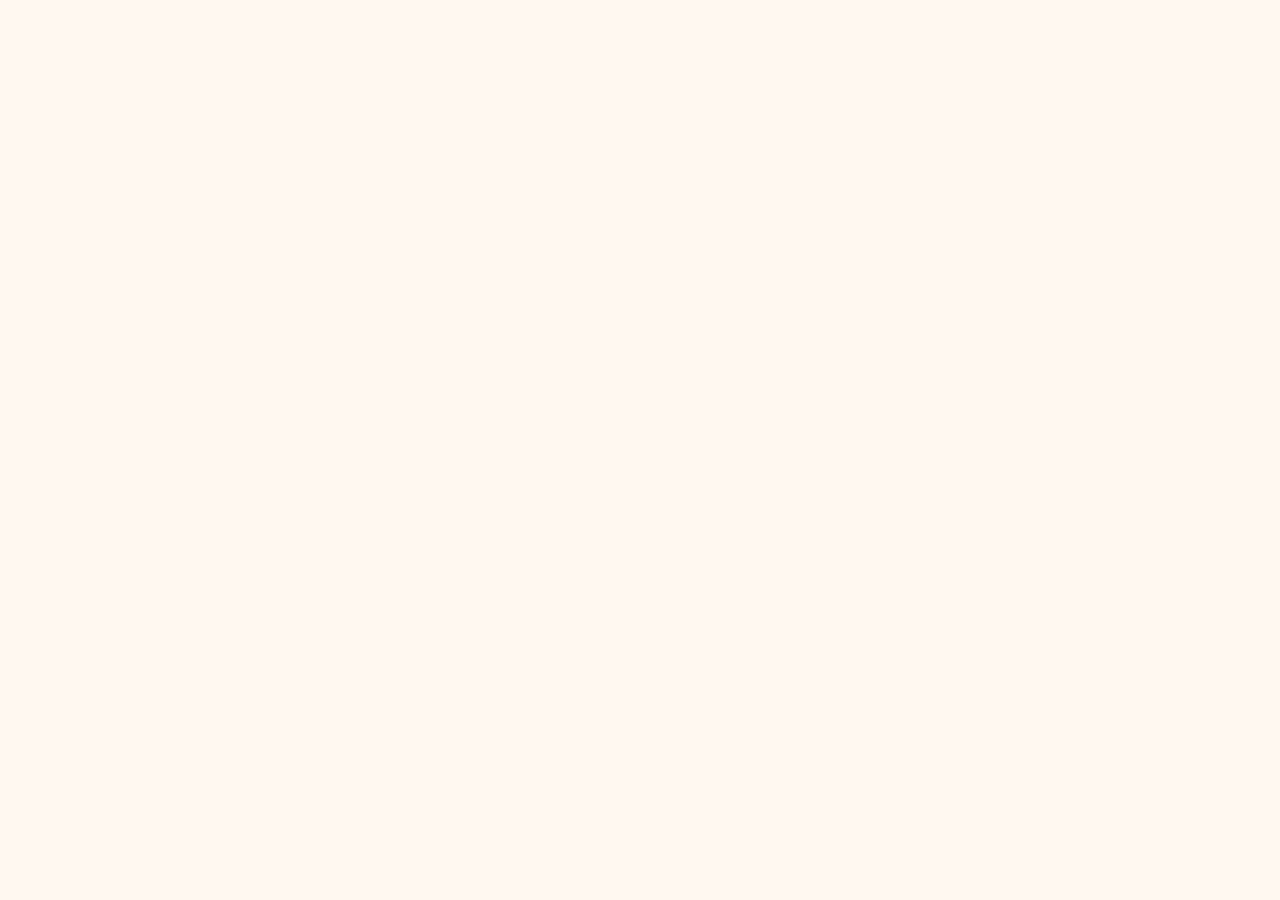
==== autonomia.html @ 61fe0eca "Add files via upload" ====
<!DOCTYPE html>
<html lang="en">
<head>
    <meta charset="UTF-8">
    <meta name="viewport" content="width=device-width, initial-scale=1.0">
    <title>Autonomia Digital nas Compras</title>
    <link rel="stylesheet" href="style.css">
    <link rel="stylesheet" href="https://cdnjs.cloudflare.com/ajax/libs/font-awesome/6.5.0/css/all.min.css">
</head>
<body>
    
</body>
</html>
---- style.css ----
/* CONFIGURAÇÕES GERAIS */

*{
    margin: 0;
    padding: 0;
    box-sizing: border-box;
}

html {
    scroll-behavior: smooth;
}

body {
    font-family: didot, serif;
    background-color: #fff8f0;
    color: #0f0101;
}

/* MENU FIXO*/

.menu {
    position: fixed;
    top: 0;
    left: 0;
    width: 100%;
    background-color: #332b2b;
    padding: 15px 50px;
    display: flex;
    justify-content: space-between;
    text-align: center;
    z-index: 1000;
}

.logo {
    color: #c02020;
    font-size: 24px;
    font-weight: bold;
}

.links a {
    color:white;
    text-decoration: none;
    margin-left: 25px;
    font-weight: bold;
}

.links a:hover {
    color: #6b3636;
}

/* BANNER */

.banner {
    min-height: 100vh;
    background: linear-gradient(rgba(0,0,0,0.6),rgba(0,0,0,0.6)),
    url("The\ devil\ wears\ PRADA.png");
    background-size: cover;
    background-position:center;
    display: flex;
    align-items: center;
    text-align: center;
    padding: 100px 20px;
    color: white;
}

.banner h1 {
    font-size: 48px;
    margin-bottom: 20px;
    text-align: center;
    font-family: 'Times New Roman', Times, serif;
    align-items: center;
}

.banner p {
    font-size: 22px;
    margin-bottom: 30px;
    text-align: center;
}

.btn {
    background-color: #963232;
    color: white;
    padding: 15px 35px;
    border-radius: 30px;
    text-decoration: none;
    font-weight: bold;
}

.btn:hover {
    background-color: #d62828;
}

/* Conteúdo interno do banner centralizado */
.banner-conteudo {
    width: 100%;
    max-width: 900px;
    margin: 0 auto;
    display: flex;
    flex-direction: column;
    align-items: center;
    justify-content: center;
    gap: 12px;
}

/* SEÇÕES */

section {
    padding: 80px 40px;
}

section h2 {
    text-align: center;
    font-size: 36px;
    margin-bottom: 40px;
    color: #1d0303;
    font-family: 'Times New Roman', Times, serif;
}

/* PRINCIPAIS MATÉRIAS */

.cards {
    display: flex;
    justify-content: center;
    gap: 30px;
    flex-wrap: wrap;
    align-items: flex-start;
    margin: 0 auto;
    max-width: 1100px;
    padding: 0 20px;
}

.card {
    background-color: white;
    width: 500px;
    border-radius: 18px;
    overflow: hidden;
    box-shadow: 0 5px 18px rgba(0,0,0,0.2);
    text-align: center;
    font-family: 'Times New Roman', Times, serif;
    transition: 0.3s;
    display: flex;
    flex-direction: column;
    align-items: center;
}

.card:hover {
    transform: translateY(-10px);
}

.card img {
    width: 100%;
    height: 190px;
    object-fit: cover;
}

.card h3 {
    font-size: 24px;
    margin: 18px 0 10px;
    width: 300px;
    align-items: center;
}

.card p {
    padding: 0 18px;
    color: #555;
}

.card span {
    display:block;
    margin: 20px;
    font-size: 22px;
    font-weight: bold;
    color: #d62828;
}

/* BRECHÓS */

.brechos {
    background-color: #1d1d1d;
    color: white;
    text-align: center;
    font-family: 'Times New Roman', Times, serif;
}

.brechos h2 {
    color: #b66464;
}

.brecho-box {
    background-color: #d62828;
    max-width: 500px;
    margin: auto;
    padding: 35px;
    border-radius: 20px;
    box-shadow: 0 5px 18px rgba(0,0,0,0.4);
    align-items: right;
    align-content: center;
    align-self: center;
}

.brecho-box h3 {
    font-size: 28px;
    margin-top: 15px;
}

.brecho-box h1 {
    font-size: 28px;
    margin-bottom: 15px;
    color:#eb0101;
}

/* SOBRE NÓS */

.sobre {
    max-width: 900px;
    margin: auto;
    text-align: left;
}

.sobre p {
    font-size: 18px;
    line-height: 1.7;
    margin-bottom: 20px;
    text-align: left;
}

/* PROJETOS */

.projetos {
    background-color: #eb0101;
}

.depoimentos {
    display: flex;
    justify-content: center;
    gap: 25px;
    flex-wrap: wrap;
}

.depoimento {
    background-color: white;
    width: 260px;
    padding: 25px;
    border-radius: 18px;
    text-align: center;
    box-shadow: 0 4px 14 px rgba(0,0,0,0.2);
}

.depoimento p {
    margin-top: 15px;
    font-style: italic;
}

/* CONTATO */

.contato {
    background-color: #fff8f0;
}

form {
    max-width: 500px;
    margin: auto;
    display: flex;
    flex-direction: column;
    gap: 15px;
}

input,
textarea {
    padding: 15px;
    border: 2px solid #ddd;
    border-radius: 10px;
    font-size: 16px;
}

input:focus,
textarea:focus {
    outline: none;
    border-color: #f77f00;
}

button {
    background-color: #d62828;
    color: white;
    border: none;
    padding: 15px;
    border-radius: 30px;
    font-size: 17px;
    font-size: 17px;
    font-weight: bold;
    cursor: pointer;
}

button:hover {
    background-color: #f77f00;
}

/* RODAPÉ */

footer {
    background-color: #1d1d1d;
    color: white;
    text-align: center;
    padding: 35px 20px;
}

footer h3 {
    color:#fcbf49;
    margin-bottom: 15px;
}

footer p {
    margin: 8px 0;
}

/* RESPONSIVO */

@media (max-width: 768px) {
    .menu {
        flex-direction: column;
        padding: 15px;
    }

    .links a {
        margin: 8px;
        display: inline-block;
        font-size: 14px;
    }

    .banner h1 {
        font-size: 34px;
    }

    .banner p {
        font-size: 18px;
    }

    section {
        padding: 60px 20px;
    }

    .card {
        width: 100px;
        max-width: 330px;
    }

}

.whatsapp {
    position:fixed;
    right: 25px;
    bottom: 25px;
    background-color: #25D366;
    color: white;
    width: 65px;
    height: 65px;
    border-radius: 50%;
    text-decoration: none;
    font-size: 35px;
    display: flex;
    justify-content: center;
    align-items: center;
    box-shadow: 0 5px 15px rgba(0,0,0,0.3);
    z-index: 1000;
    transition: 0.3s;
}

.whatsapp:hover {
    transform: scale(1.1);
}

.mapa {
    flex: 1;
    min-width: 300px;
    max-width: 500px;
    background-color: white;
    padding: 20px;
    border-radius: 18px;
    box-shadow: 0 5px 18px rgba(0,0,0,0.2);
}

.mapa h3 {
    color:#d62828;
    font-size: 24px;
    margin-bottom: 15px;
    text-align: center;
}

.mapa iframe {
    width: 100%;
    height: 300px;
    border: 0;
    border-radius: 14px;
}

.card button {
    margin: 15px;
    background-color: #f77f00;
}

.card button:hover {
    background-color: #d62828;
}
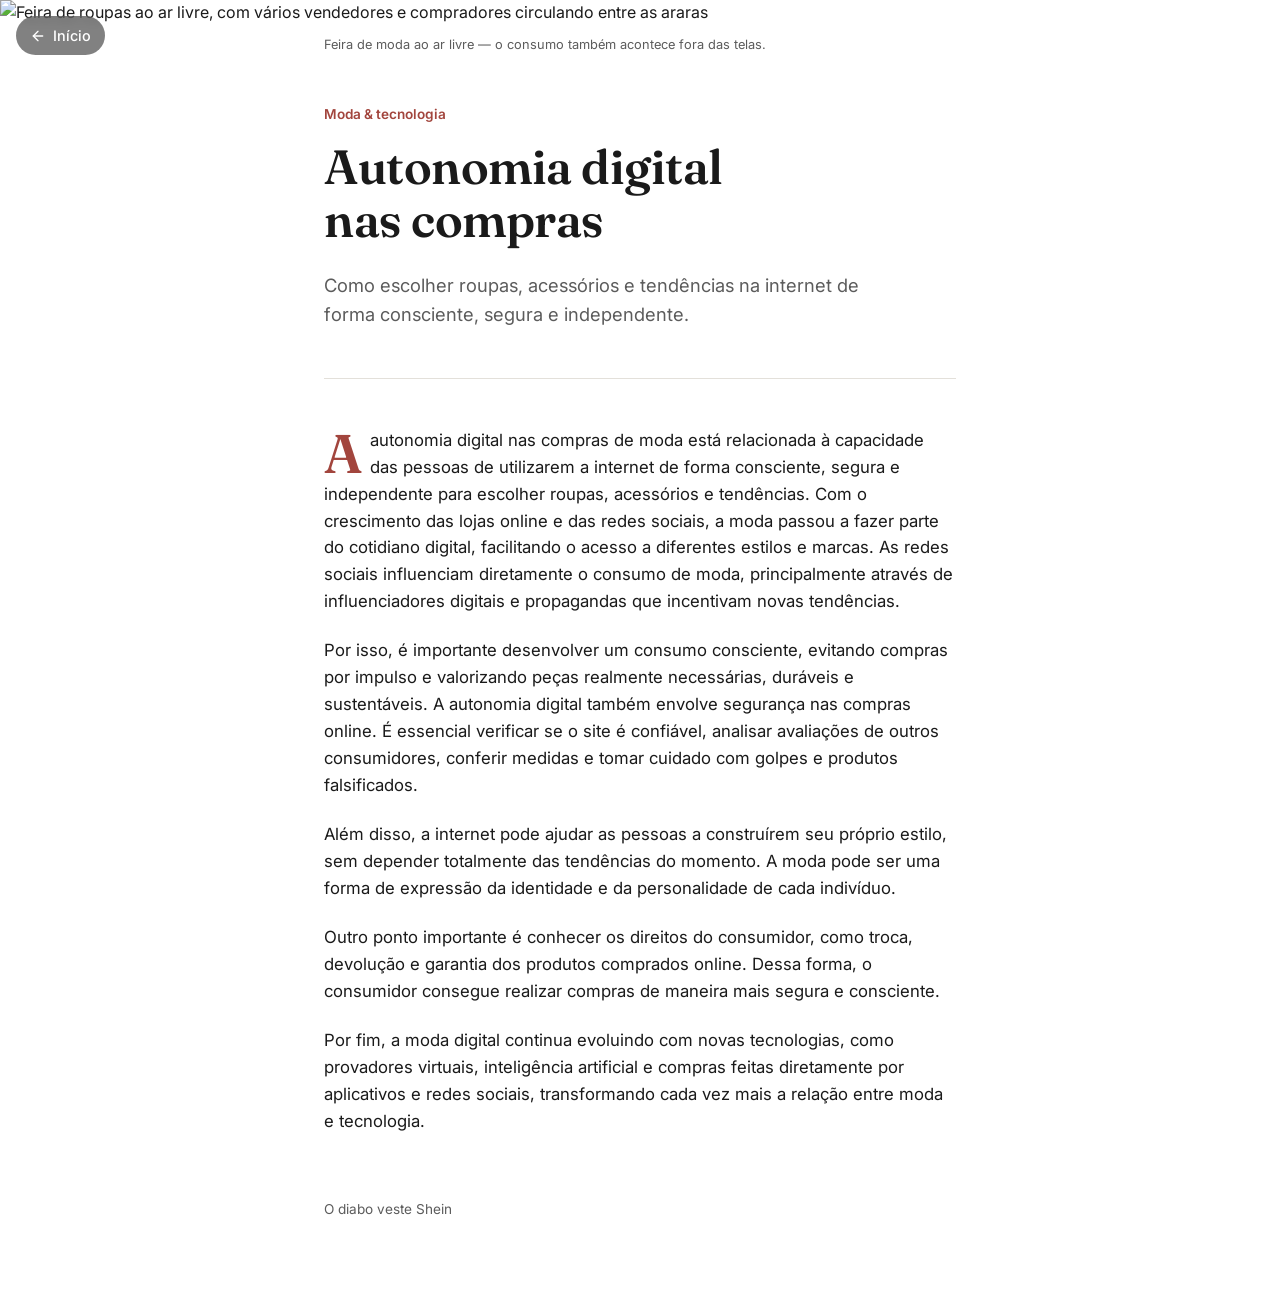
==== commit c055e72c: "alterações das matérias e outros 25/09" ====
--- a/autonomia.html
+++ b/autonomia.html
@@ -1,13 +1,187 @@
-<!DOCTYPE html>
-<html lang="en">
-<head>
-    <meta charset="UTF-8">
-    <meta name="viewport" content="width=device-width, initial-scale=1.0">
-    <title>Autonomia Digital nas Compras</title>
-    <link rel="stylesheet" href="style.css">
-    <link rel="stylesheet" href="https://cdnjs.cloudflare.com/ajax/libs/font-awesome/6.5.0/css/all.min.css">
-</head>
-<body>
-    
-</body>
+<!DOCTYPE html>
+<html lang="pt-BR">
+<head>
+<meta charset="UTF-8">
+<meta name="viewport" content="width=device-width, initial-scale=1, viewport-fit=cover">
+<title>Autonomia Digital nas Compras</title>
+<style>
+  @import url('https://fonts.googleapis.com/css2?family=Fraunces:opsz,wght@9..144,400;9..144,600&family=Inter:wght@400;500;600&display=swap');
+
+  :root {
+    --bg: #fff;
+    --ink: #1a1a1a;
+    --muted: #5c5c5c;
+    --accent: #a2453d;
+    --rule: #e3e0da;
+    box-sizing: border-box;
+    padding-top: env(safe-area-inset-top, 0px);
+    padding-bottom: env(safe-area-inset-bottom, 0px);
+  }
+
+  @media (prefers-color-scheme: dark) {
+    :root:not([data-theme="light"]) {
+      --bg: #17140f;
+      --ink: #f1ede4;
+      --muted: #b3ab9c;
+      --accent: #e28178;
+      --rule: #3a352b;
+    }
+  }
+  :root[data-theme="dark"] {
+    --bg: #17140f;
+    --ink: #f1ede4;
+    --muted: #b3ab9c;
+    --accent: #e28178;
+    --rule: #3a352b;
+  }
+
+  html { scroll-padding-top: env(safe-area-inset-top, 0px); }
+
+  * { margin: 0; padding: 0; box-sizing: border-box; }
+
+  body {
+    background: var(--bg);
+    color: var(--ink);
+    font-family: 'Inter', system-ui, sans-serif;
+    line-height: 1.6;
+  }
+
+  .cover-wrap {
+    position: relative;
+  }
+
+  .cover {
+    width: 100%;
+    max-height: 60vh;
+    object-fit: cover;
+    display: block;
+  }
+
+  .back-btn {
+    position: absolute;
+    top: calc(1rem + env(safe-area-inset-top, 0px));
+    left: 1rem;
+    display: inline-flex;
+    align-items: center;
+    gap: 0.4rem;
+    background: rgba(26, 26, 26, 0.55);
+    backdrop-filter: blur(6px);
+    color: #fff;
+    text-decoration: none;
+    font-size: 0.9rem;
+    font-weight: 500;
+    padding: 0.5rem 0.9rem;
+    border-radius: 999px;
+    transition: background 0.15s ease;
+  }
+
+  .back-btn:hover {
+    background: rgba(26, 26, 26, 0.75);
+  }
+
+  .cover-caption {
+    max-width: 680px;
+    margin: 0.6rem auto 0;
+    padding: 0 1.5rem;
+    font-size: 0.8rem;
+    color: var(--muted);
+  }
+
+  main {
+    max-width: 680px;
+    margin: 0 auto;
+    padding: 3rem 1.5rem 6rem;
+  }
+
+  .kicker {
+    font-size: 0.85rem;
+    color: var(--accent);
+    font-weight: 600;
+    margin-bottom: 1rem;
+  }
+
+  h1 {
+    font-family: 'Fraunces', Georgia, serif;
+    font-optical-sizing: auto;
+    font-weight: 600;
+    font-size: clamp(2.2rem, 5vw, 3rem);
+    line-height: 1.1;
+    letter-spacing: -0.01em;
+    max-width: 14ch;
+  }
+
+  .lede {
+    margin-top: 1.5rem;
+    font-size: 1.15rem;
+    color: var(--muted);
+    max-width: 46ch;
+  }
+
+  hr {
+    border: none;
+    border-top: 1px solid var(--rule);
+    margin: 3rem 0;
+  }
+
+  article p {
+    font-size: 1.05rem;
+    max-width: 62ch;
+    margin-bottom: 1.4rem;
+  }
+
+  article p:first-of-type::first-letter {
+    font-family: 'Fraunces', Georgia, serif;
+    font-size: 3.4rem;
+    font-weight: 600;
+    float: left;
+    line-height: 0.8;
+    padding-right: 0.5rem;
+    padding-top: 0.3rem;
+    color: var(--accent);
+  }
+
+  footer {
+    margin-top: 4rem;
+    font-size: 0.85rem;
+    color: var(--muted);
+  }
+
+  a { color: var(--accent); }
+
+  @media (max-width: 480px) {
+    main { padding: 3.5rem 1.25rem 4rem; }
+  }
+</style>
+</head>
+<body>
+<div class="cover-wrap">
+  <a class="back-btn" href="index.html" aria-label="Voltar ao início">
+    <svg width="16" height="16" viewBox="0 0 24 24" fill="none" stroke="currentColor" stroke-width="2" stroke-linecap="round" stroke-linejoin="round"><line x1="19" y1="12" x2="5" y2="12"></line><polyline points="12 19 5 12 12 5"></polyline></svg>
+    Início
+  </a>
+  <img class="cover" src="Summer_market.jpg" alt="Feira de roupas ao ar livre, com vários vendedores e compradores circulando entre as araras">
+</div>
+<p class="cover-caption">Feira de moda ao ar livre — o consumo também acontece fora das telas.</p>
+<main>
+  <p class="kicker">Moda &amp; tecnologia</p>
+  <h1>Autonomia digital nas compras</h1>
+  <p class="lede">Como escolher roupas, acessórios e tendências na internet de forma consciente, segura e independente.</p>
+
+  <hr>
+
+  <article>
+    <p>A autonomia digital nas compras de moda está relacionada à capacidade das pessoas de utilizarem a internet de forma consciente, segura e independente para escolher roupas, acessórios e tendências. Com o crescimento das lojas online e das redes sociais, a moda passou a fazer parte do cotidiano digital, facilitando o acesso a diferentes estilos e marcas. As redes sociais influenciam diretamente o consumo de moda, principalmente através de influenciadores digitais e propagandas que incentivam novas tendências.</p>
+
+    <p>Por isso, é importante desenvolver um consumo consciente, evitando compras por impulso e valorizando peças realmente necessárias, duráveis e sustentáveis. A autonomia digital também envolve segurança nas compras online. É essencial verificar se o site é confiável, analisar avaliações de outros consumidores, conferir medidas e tomar cuidado com golpes e produtos falsificados.</p>
+
+    <p>Além disso, a internet pode ajudar as pessoas a construírem seu próprio estilo, sem depender totalmente das tendências do momento. A moda pode ser uma forma de expressão da identidade e da personalidade de cada indivíduo.</p>
+
+    <p>Outro ponto importante é conhecer os direitos do consumidor, como troca, devolução e garantia dos produtos comprados online. Dessa forma, o consumidor consegue realizar compras de maneira mais segura e consciente.</p>
+
+    <p>Por fim, a moda digital continua evoluindo com novas tecnologias, como provadores virtuais, inteligência artificial e compras feitas diretamente por aplicativos e redes sociais, transformando cada vez mais a relação entre moda e tecnologia.</p>
+  </article>
+
+  <footer>O diabo veste Shein</footer>
+</main>
+</body>
 </html>
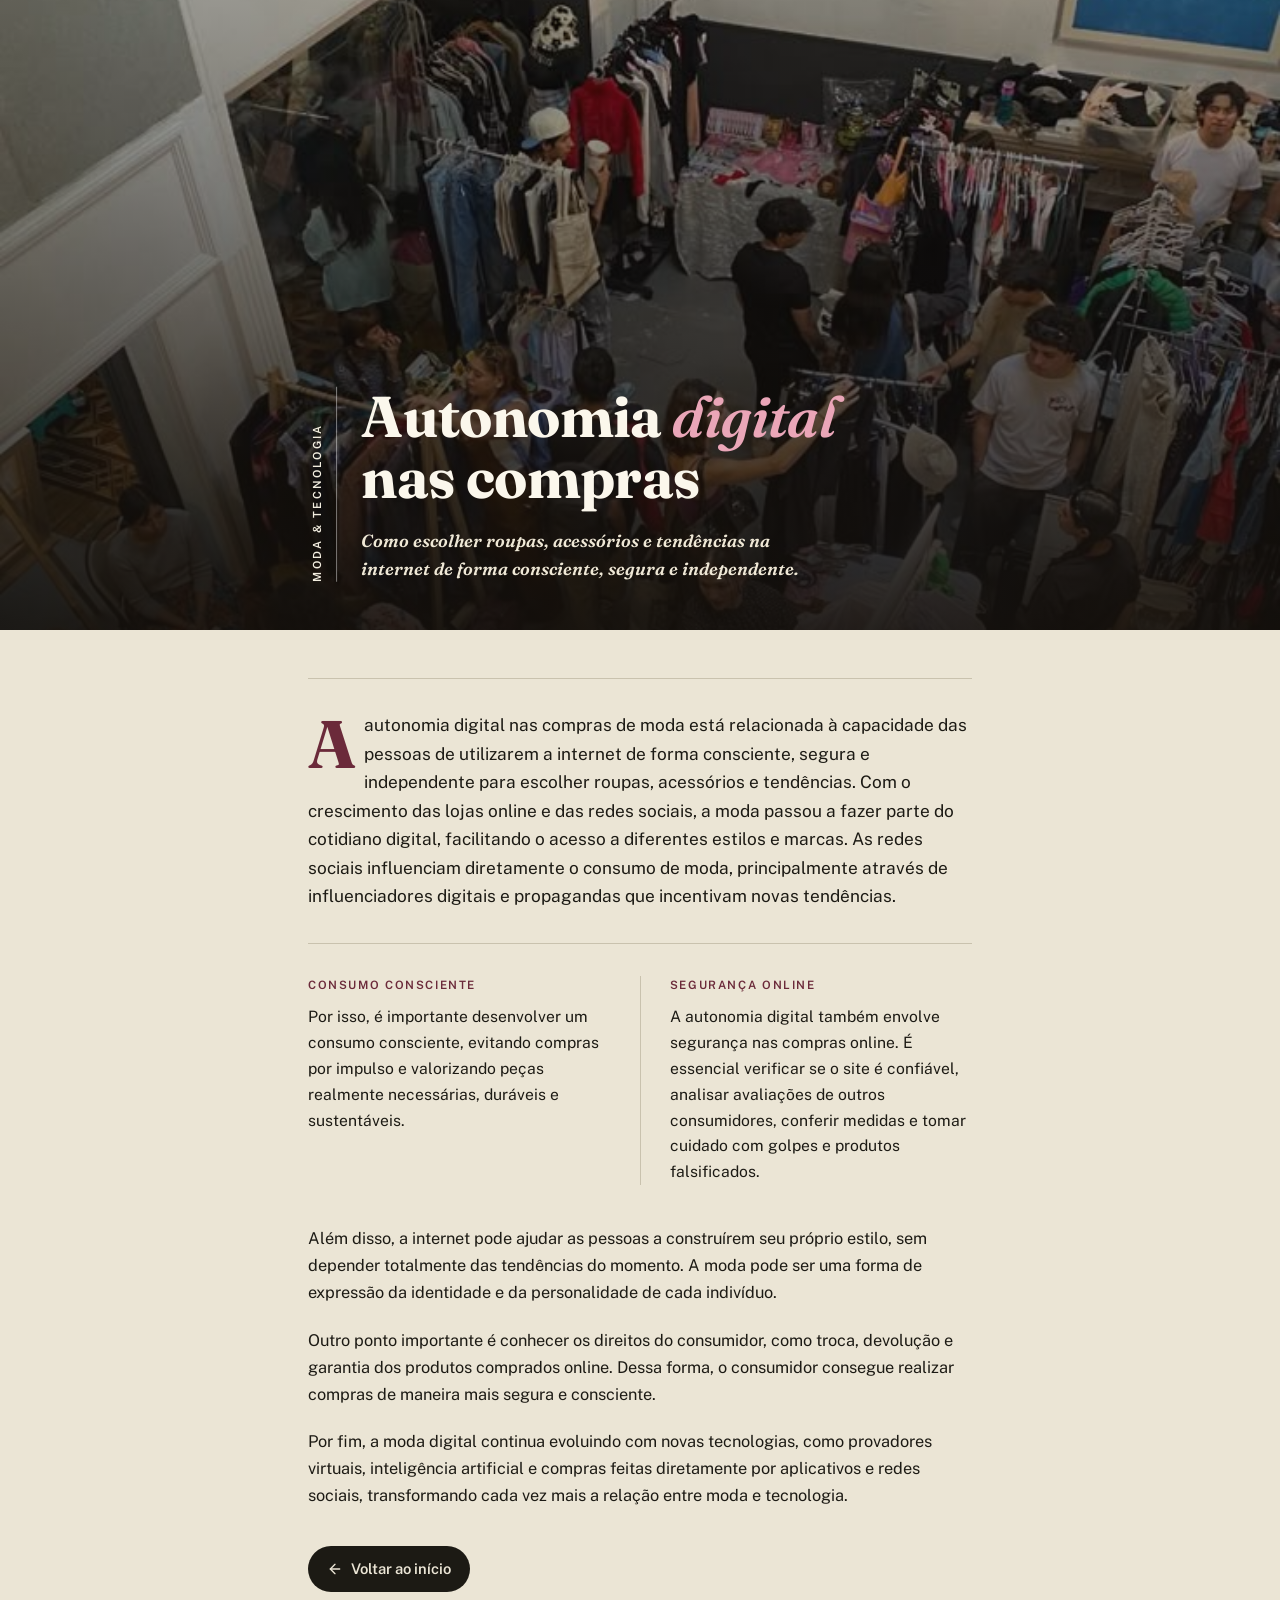
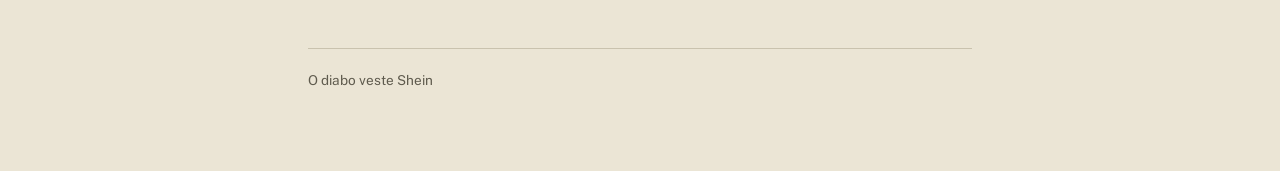
==== commit 0c7a7266: "23/10" ====
--- a/autonomia.html
+++ b/autonomia.html
@@ -5,183 +5,209 @@
 <meta name="viewport" content="width=device-width, initial-scale=1, viewport-fit=cover">
 <title>Autonomia Digital nas Compras</title>
 <style>
-  @import url('https://fonts.googleapis.com/css2?family=Fraunces:opsz,wght@9..144,400;9..144,600&family=Inter:wght@400;500;600&display=swap');
+  @import url('https://fonts.googleapis.com/css2?family=Fraunces:ital,opsz,wght@0,9..144,600;0,9..144,700;1,9..144,600&family=Public+Sans:wght@400;500;600&display=swap');
 
   :root {
-    --bg: #fff;
-    --ink: #1a1a1a;
-    --muted: #5c5c5c;
-    --accent: #a2453d;
-    --rule: #e3e0da;
+    --bg: #ebe5d5;
+    --ink: #1c1a14;
+    --muted: #5e5a4d;
+    --accent: #6b2a3a;
+    --accent-light: #eaa6b8;
+    --rule: #c9c2ae;
     box-sizing: border-box;
-    padding-top: env(safe-area-inset-top, 0px);
     padding-bottom: env(safe-area-inset-bottom, 0px);
   }
-
-  @media (prefers-color-scheme: dark) {
-    :root:not([data-theme="light"]) {
-      --bg: #17140f;
-      --ink: #f1ede4;
-      --muted: #b3ab9c;
-      --accent: #e28178;
-      --rule: #3a352b;
-    }
-  }
-  :root[data-theme="dark"] {
-    --bg: #17140f;
-    --ink: #f1ede4;
-    --muted: #b3ab9c;
-    --accent: #e28178;
-    --rule: #3a352b;
-  }
-
   html { scroll-padding-top: env(safe-area-inset-top, 0px); }
-
   * { margin: 0; padding: 0; box-sizing: border-box; }
 
   body {
     background: var(--bg);
     color: var(--ink);
-    font-family: 'Inter', system-ui, sans-serif;
-    line-height: 1.6;
-  }
-
-  .cover-wrap {
+    font-family: 'Public Sans', system-ui, sans-serif;
+    line-height: 1.65;
+  }
+
+  /* Banner: foto ao fundo, título e subtítulo na frente */
+  .banner {
     position: relative;
-  }
-
-  .cover {
+    min-height: clamp(420px, 70vh, 640px);
+    display: flex;
+    align-items: flex-end;
+    overflow: hidden;
+  }
+  .banner img {
+    position: absolute;
+    inset: 0;
     width: 100%;
-    max-height: 60vh;
+    height: 100%;
     object-fit: cover;
-    display: block;
-  }
+    object-position: center 40%;
+  }
+  .banner::after {
+    content: "";
+    position: absolute;
+    inset: 0;
+    background: linear-gradient(to top, rgba(20,16,12,0.92) 0%, rgba(20,16,12,0.62) 50%, rgba(20,16,12,0.35) 100%);
+  }
+  .banner-inner {
+    position: relative;
+    z-index: 1;
+    width: 100%;
+    max-width: 712px;
+    margin: 0 auto;
+    padding: calc(3rem + env(safe-area-inset-top, 0px)) 1.5rem 3rem;
+    display: flex;
+    gap: 1.5rem;
+  }
+  .tag {
+    flex: none;
+    border-left: 1px solid rgba(255,255,255,0.45);
+    padding-left: 0.6rem;
+    writing-mode: vertical-rl;
+    transform: rotate(180deg);
+    text-align: left;
+    font-size: 0.7rem;
+    font-weight: 600;
+    letter-spacing: 0.2em;
+    text-transform: uppercase;
+    color: #f3eee0;
+  }
+  h1 {
+    font-family: 'Fraunces', Georgia, serif;
+    font-weight: 700;
+    font-size: clamp(2.4rem, 7vw, 3.6rem);
+    line-height: 1.05;
+    letter-spacing: -0.01em;
+    color: #fbf7ec;
+  }
+  h1 em { font-style: italic; font-weight: 600; color: var(--accent-light); }
+  .lede {
+    margin-top: 1.2rem;
+    max-width: 38ch;
+    font-family: 'Fraunces', Georgia, serif;
+    font-style: italic;
+    font-weight: 600;
+    font-size: 1.1rem;
+    line-height: 1.55;
+    color: #efe8d6;
+  }
+
+  main {
+    max-width: 712px;
+    margin: 0 auto;
+    padding: 0 1.5rem 5rem;
+  }
+
+  .intro {
+    margin-top: 3rem;
+    padding: 2rem 0;
+    border-top: 1px solid var(--rule);
+    border-bottom: 1px solid var(--rule);
+    font-size: 1.08rem;
+  }
+  .intro::first-letter {
+    font-family: 'Fraunces', Georgia, serif;
+    font-weight: 700;
+    font-size: 4.2rem;
+    float: left;
+    line-height: 0.8;
+    padding: 0.35rem 0.5rem 0 0;
+    color: var(--accent);
+  }
+
+  .cols {
+    display: grid;
+    grid-template-columns: 1fr 1fr;
+    margin-top: 2rem;
+  }
+  .col { padding-right: 1.8rem; }
+  .col + .col { padding: 0 0 0 1.8rem; border-left: 1px solid var(--rule); }
+  .label {
+    font-size: 0.72rem;
+    font-weight: 600;
+    letter-spacing: 0.14em;
+    text-transform: uppercase;
+    color: var(--accent);
+    margin-bottom: 0.6rem;
+  }
+  .col p { font-size: 0.98rem; }
+
+  .more { margin-top: 2.5rem; }
+  .more p { font-size: 1.02rem; margin-bottom: 1.3rem; }
 
   .back-btn {
-    position: absolute;
-    top: calc(1rem + env(safe-area-inset-top, 0px));
-    left: 1rem;
     display: inline-flex;
     align-items: center;
-    gap: 0.4rem;
-    background: rgba(26, 26, 26, 0.55);
-    backdrop-filter: blur(6px);
-    color: #fff;
+    gap: 0.5rem;
+    margin-top: 1rem;
+    background: var(--ink);
+    color: var(--bg);
     text-decoration: none;
-    font-size: 0.9rem;
-    font-weight: 500;
-    padding: 0.5rem 0.9rem;
+    font-size: 0.92rem;
+    font-weight: 600;
+    padding: 0.7rem 1.2rem;
     border-radius: 999px;
-    transition: background 0.15s ease;
-  }
-
-  .back-btn:hover {
-    background: rgba(26, 26, 26, 0.75);
-  }
-
-  .cover-caption {
-    max-width: 680px;
-    margin: 0.6rem auto 0;
-    padding: 0 1.5rem;
-    font-size: 0.8rem;
-    color: var(--muted);
-  }
-
-  main {
-    max-width: 680px;
-    margin: 0 auto;
-    padding: 3rem 1.5rem 6rem;
-  }
-
-  .kicker {
-    font-size: 0.85rem;
-    color: var(--accent);
-    font-weight: 600;
-    margin-bottom: 1rem;
-  }
-
-  h1 {
-    font-family: 'Fraunces', Georgia, serif;
-    font-optical-sizing: auto;
-    font-weight: 600;
-    font-size: clamp(2.2rem, 5vw, 3rem);
-    line-height: 1.1;
-    letter-spacing: -0.01em;
-    max-width: 14ch;
-  }
-
-  .lede {
-    margin-top: 1.5rem;
-    font-size: 1.15rem;
-    color: var(--muted);
-    max-width: 46ch;
-  }
-
-  hr {
-    border: none;
+    transition: opacity 0.15s ease;
+  }
+  .back-btn:hover { opacity: 0.8; }
+  .back-btn:focus-visible { outline: 2px solid var(--accent); outline-offset: 3px; }
+
+  footer {
+    margin-top: 3.5rem;
+    padding-top: 1.2rem;
     border-top: 1px solid var(--rule);
-    margin: 3rem 0;
-  }
-
-  article p {
-    font-size: 1.05rem;
-    max-width: 62ch;
-    margin-bottom: 1.4rem;
-  }
-
-  article p:first-of-type::first-letter {
-    font-family: 'Fraunces', Georgia, serif;
-    font-size: 3.4rem;
-    font-weight: 600;
-    float: left;
-    line-height: 0.8;
-    padding-right: 0.5rem;
-    padding-top: 0.3rem;
-    color: var(--accent);
-  }
-
-  footer {
-    margin-top: 4rem;
     font-size: 0.85rem;
     color: var(--muted);
   }
 
-  a { color: var(--accent); }
-
-  @media (max-width: 480px) {
-    main { padding: 3.5rem 1.25rem 4rem; }
+  @media (max-width: 600px) {
+    .banner-inner { padding: calc(2.5rem + env(safe-area-inset-top, 0px)) 1.25rem 2.5rem; gap: 1rem; }
+    main { padding: 0 1.25rem 4rem; }
+    .cols { grid-template-columns: 1fr; gap: 1.8rem; }
+    .col, .col + .col { padding: 0; border: 0; }
   }
 </style>
 </head>
 <body>
-<div class="cover-wrap">
+
+<header class="banner">
+  <img src="[data-uri]" alt="Feira de brechó vista de cima, com várias pessoas escolhendo roupas entre araras e mesas">
+  <div class="banner-inner">
+    <span class="tag">Moda &amp; tecnologia</span>
+    <div>
+      <h1>Autonomia <em>digital</em><br>nas compras</h1>
+      <p class="lede">Como escolher roupas, acessórios e tendências na internet de forma consciente, segura e independente.</p>
+    </div>
+  </div>
+</header>
+
+<main>
+  <p class="intro">A autonomia digital nas compras de moda está relacionada à capacidade das pessoas de utilizarem a internet de forma consciente, segura e independente para escolher roupas, acessórios e tendências. Com o crescimento das lojas online e das redes sociais, a moda passou a fazer parte do cotidiano digital, facilitando o acesso a diferentes estilos e marcas. As redes sociais influenciam diretamente o consumo de moda, principalmente através de influenciadores digitais e propagandas que incentivam novas tendências.</p>
+
+  <section class="cols">
+    <div class="col">
+      <h2 class="label">Consumo consciente</h2>
+      <p>Por isso, é importante desenvolver um consumo consciente, evitando compras por impulso e valorizando peças realmente necessárias, duráveis e sustentáveis.</p>
+    </div>
+    <div class="col">
+      <h2 class="label">Segurança online</h2>
+      <p>A autonomia digital também envolve segurança nas compras online. É essencial verificar se o site é confiável, analisar avaliações de outros consumidores, conferir medidas e tomar cuidado com golpes e produtos falsificados.</p>
+    </div>
+  </section>
+
+  <section class="more">
+    <p>Além disso, a internet pode ajudar as pessoas a construírem seu próprio estilo, sem depender totalmente das tendências do momento. A moda pode ser uma forma de expressão da identidade e da personalidade de cada indivíduo.</p>
+    <p>Outro ponto importante é conhecer os direitos do consumidor, como troca, devolução e garantia dos produtos comprados online. Dessa forma, o consumidor consegue realizar compras de maneira mais segura e consciente.</p>
+    <p>Por fim, a moda digital continua evoluindo com novas tecnologias, como provadores virtuais, inteligência artificial e compras feitas diretamente por aplicativos e redes sociais, transformando cada vez mais a relação entre moda e tecnologia.</p>
+  </section>
+
   <a class="back-btn" href="index.html" aria-label="Voltar ao início">
-    <svg width="16" height="16" viewBox="0 0 24 24" fill="none" stroke="currentColor" stroke-width="2" stroke-linecap="round" stroke-linejoin="round"><line x1="19" y1="12" x2="5" y2="12"></line><polyline points="12 19 5 12 12 5"></polyline></svg>
-    Início
+    <svg width="16" height="16" viewBox="0 0 24 24" fill="none" stroke="currentColor" stroke-width="2" stroke-linecap="round" stroke-linejoin="round" aria-hidden="true"><line x1="19" y1="12" x2="5" y2="12"></line><polyline points="12 19 5 12 12 5"></polyline></svg>
+    Voltar ao início
   </a>
-  <img class="cover" src="Summer_market.jpg" alt="Feira de roupas ao ar livre, com vários vendedores e compradores circulando entre as araras">
-</div>
-<p class="cover-caption">Feira de moda ao ar livre — o consumo também acontece fora das telas.</p>
-<main>
-  <p class="kicker">Moda &amp; tecnologia</p>
-  <h1>Autonomia digital nas compras</h1>
-  <p class="lede">Como escolher roupas, acessórios e tendências na internet de forma consciente, segura e independente.</p>
-
-  <hr>
-
-  <article>
-    <p>A autonomia digital nas compras de moda está relacionada à capacidade das pessoas de utilizarem a internet de forma consciente, segura e independente para escolher roupas, acessórios e tendências. Com o crescimento das lojas online e das redes sociais, a moda passou a fazer parte do cotidiano digital, facilitando o acesso a diferentes estilos e marcas. As redes sociais influenciam diretamente o consumo de moda, principalmente através de influenciadores digitais e propagandas que incentivam novas tendências.</p>
-
-    <p>Por isso, é importante desenvolver um consumo consciente, evitando compras por impulso e valorizando peças realmente necessárias, duráveis e sustentáveis. A autonomia digital também envolve segurança nas compras online. É essencial verificar se o site é confiável, analisar avaliações de outros consumidores, conferir medidas e tomar cuidado com golpes e produtos falsificados.</p>
-
-    <p>Além disso, a internet pode ajudar as pessoas a construírem seu próprio estilo, sem depender totalmente das tendências do momento. A moda pode ser uma forma de expressão da identidade e da personalidade de cada indivíduo.</p>
-
-    <p>Outro ponto importante é conhecer os direitos do consumidor, como troca, devolução e garantia dos produtos comprados online. Dessa forma, o consumidor consegue realizar compras de maneira mais segura e consciente.</p>
-
-    <p>Por fim, a moda digital continua evoluindo com novas tecnologias, como provadores virtuais, inteligência artificial e compras feitas diretamente por aplicativos e redes sociais, transformando cada vez mais a relação entre moda e tecnologia.</p>
-  </article>
 
   <footer>O diabo veste Shein</footer>
 </main>
+
 </body>
 </html>
